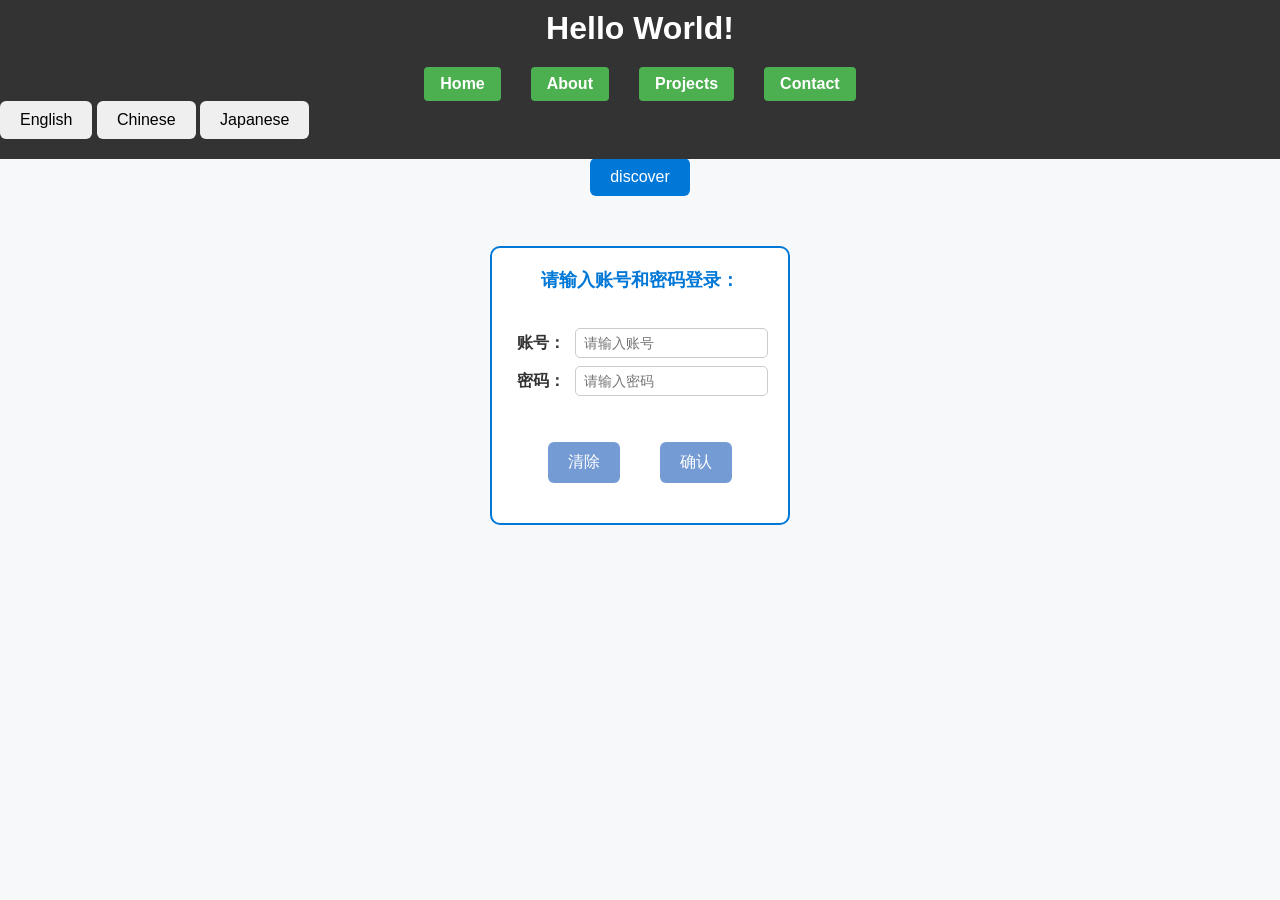
==== index.html @ b40a5f6e "Baseline: commit in-progress homepage refactor (MPA pages, i18n scaffold)" ====
<!-- index.html -->
<!DOCTYPE html>
<html lang="en">
    <head>
        <meta charset="UTF-8">
        <title>Home</title>

        <link rel="icon" href="./assets/img/favicon.ico" type="image/x-icon">

        <link rel="stylesheet" href="./assets/css/reset.css">
        <link rel="stylesheet" href="./assets/css/style.css">

        <link rel="alternate" hreflang="zh"href="./index.html?lang=zh">
        <link rel="alternate" hreflang="ja"href="./index.html?lang=ja">
        <link rel="alternate" hreflang="x-default" href="./index.html">

        <script src="./assets/js/main.js"  defer></script>
        <script src="./assets/js/i18n.js" defer></script>
    </head>

    <body>
        
        <header>
            <h1 id = "msg-heading">
                工事中
            </h1>
            <nav>
            <ul>
            <li><a href="./index.html" data-i18n="home">Home</a></li>
            <li><a href="./about.html" data-i18n="about">About</a></li>
            <li><a href="./projects.html" data-i18n="projects">Projects</a></li>
            <li><a href="./contact.html" data-i18n="contact">Contact</a></li>
            </ul>
            <div class="lang-switcher">
                <button id="lang-en"data-lang="en"data-i18n="english">English</button>
                <button id="lang-zh"data-lang="zh"data-i18n="chinese">Chinese</button>
                <button id="lang-ja"data-lang="ja"data-i18n="japanese">Japanese</button>
            </div>
        </nav>
        </header>
        <main>
            <section id="home">


            <div>
                <br>
                <button class="btn-center"id="btn-test">测试</button>
            </div>
            <div class="login-box">
                <p class="login-title">请输入账号和密码登录：</p>
                <br>
                <div class = "input-wrap"><label for ="input-username">账号：</label><input type = "text" id = "input-username" placeholder="请输入账号"></div>
                <div class = "input-wrap"><label for="input-password">密码：</label><input type = "password" id = "input-password" placeholder="请输入密码"></div> 
                <br>
                <div class = "btn-wrap">
                    <button class = "login-btns"id = "btn-clear">清除</button>
                    <button class="login-btns"id= "btn-confirm">确认</button>
                </div>
            </div>
            </section>
            
        </main>
        
    </body>
</html>
---- assets/css/style.css ----
/* 
file = assets/css/style.css
encoding = utf-8
description = 网站主样式表
*/

/* ====== global styles ====== */
body {
  font-family: "Noto Sans", sans-serif; /* 字体 */
  background-color: #f7f8fa;            /* 页面背景颜色 */
  color: #333;                          /* 默认文字颜色 */
  margin: 0;
  padding-top: 60px;
}
/*header*/
header {
    position: fixed;      /* 固定在顶部 */
    top: 0;
    width: 100%;
    background-color: #333;
    z-index: 1000;
    padding: 10px 0;
}

header h1 {
    color: white;
    text-align: center;
    margin: 0;
}

header nav ul {
    list-style: none;
    display: flex;        /* 横向排列 */
    justify-content: center;
    margin: 10px 0 0 0;
    padding: 0;
}

header nav li {
    margin: 0 15px;
}

header nav a {
    color: white;
    text-decoration: none;
    font-weight: bold;
    padding: 8px 16px;
    border-radius: 4px;
}

header nav a:hover {
    background-color: #555;
}

body {
    padding-top: 120px;   /* 留出固定导航高度 */
}

html {
    scroll-behavior: smooth; /* 平滑滚动 */
}
section {
  scroll-margin-top: 130px;

}

/* ====== titles ====== */
h1 {
  color: #0078d7;       /* 蓝色标题 */
  text-align: center;   /* 居中对齐 */
  margin-top: 50px;
}
h2 {
  color: #0078d7;       /* 蓝色标题 */
  text-align: center;   /* 居中对齐 */
  margin-top: 50px;
}
h3 {
  color: #0078d7;       /* 蓝色标题 */
  text-align: center;   /* 居中对齐 */
  margin-top: 50px;
}
/*nav*/
nav {
    top: 0;            /* 距离顶部 0 */
    left: 0;           /* 左边界对齐 */
    width: 100%;       /* 横向铺满窗口 */
    background-color: #333;
    z-index: 1000;     /* 确保在其他内容上方 */
    padding: 10px 0;
}
nav a {
    display: inline-block;
    padding: 8px 16px;
    background-color: #4CAF50;
    color: white;
    text-decoration: none;
    border-radius: 4px;
}
nav ul {
    list-style: none;           /* 去掉默认圆点 */
    display: flex;              /* 横向排列 */
    justify-content: center;    /* 居中对齐 */
    margin: 0;
    padding: 0;
}
nav a:hover {
    background-color: #45a049;
}

/* ====== buttons ====== */

button {
  padding: 10px 20px;
  border: none;
  border-radius: 6px;
  font-size: 16px;
  cursor: pointer;
  transition: background-color 0.3s;
}
button:hover {
  background-color: #005bb5; /* 鼠标悬停时变色 */
}
.btn-center {
    display: block;
    margin: 20px auto;
    padding: 10px 20px;
    background-color: #0078d7;
    border: none;
    border-radius: 6px;
    color: white;
    font-size: 16px;
    cursor: pointer;
    transition: background-color 0.3s;
}

input{
    display: block;
    margin: 0;
    padding: 10px 20px;
    border: 2px solid #0078d7;
    border-radius: 6px;
    font-size: 16px;
}
/* ====== paragraphs ====== */
p{
    text-align: center;
    font-size: 16px;
}


/* ====== login box ====== */
.login-box{
    text-align: center;
    border: 2px solid #0078d7;
    border-radius: 10px;
    padding: 20px;
    width: 300px;
    margin: 50px auto;
    background-color: #ffffff;
}

.login-title {
  text-align: center;   /* 水平居中 */
  font-size: 18px;      /* 字体大一点 */
  font-weight: bold;    /* 加粗 */
  color: #0078d7;       /* 蓝色，与整体风格统一 */
  margin-bottom: 10px;  /* 和下面输入框保持一点间距 */
}

.login-btns {
    display: inline-block;
    margin: 20px 10px; /* 左右留点间距 */
    padding: 10px 20px;
    background-color: #759bd4;
    border: none;
    border-radius: 6px;
    color: white;
    font-size: 16px;
    cursor: pointer;
    transition: background-color 0.3s;
}

.btn-wrap {
    display: flex;
    justify-content: center;
    gap: 20px; /* 按钮间距 */
}
/* 单行输入框布局 —— 横排对齐关键 */
.input-wrap {
  display: flex;              /* 横向排列 */
  align-items: center;        /* 垂直居中对齐（中线对齐） */
  justify-content: flex-start;/* 从左到右排列，不自动拉开 */
  margin: 8px 0;
}

/* 左侧标签 */
.input-wrap label {
  width: 60px;                /* 固定宽度，这样“账号”和“密码”能对齐 */
  text-align: right;          /* 标签文字右对齐 */
  margin-right: 10px;         /* 标签与输入框之间留点空隙 */
  font-weight: bold;
}

/* 右侧输入框 */
.input-wrap input {
  flex: 1;                    /* 自动占满剩余空间 */
  padding: 6px 8px;
  border: 1px solid #ccc;
  border-radius: 5px;
  font-size: 14px;
}
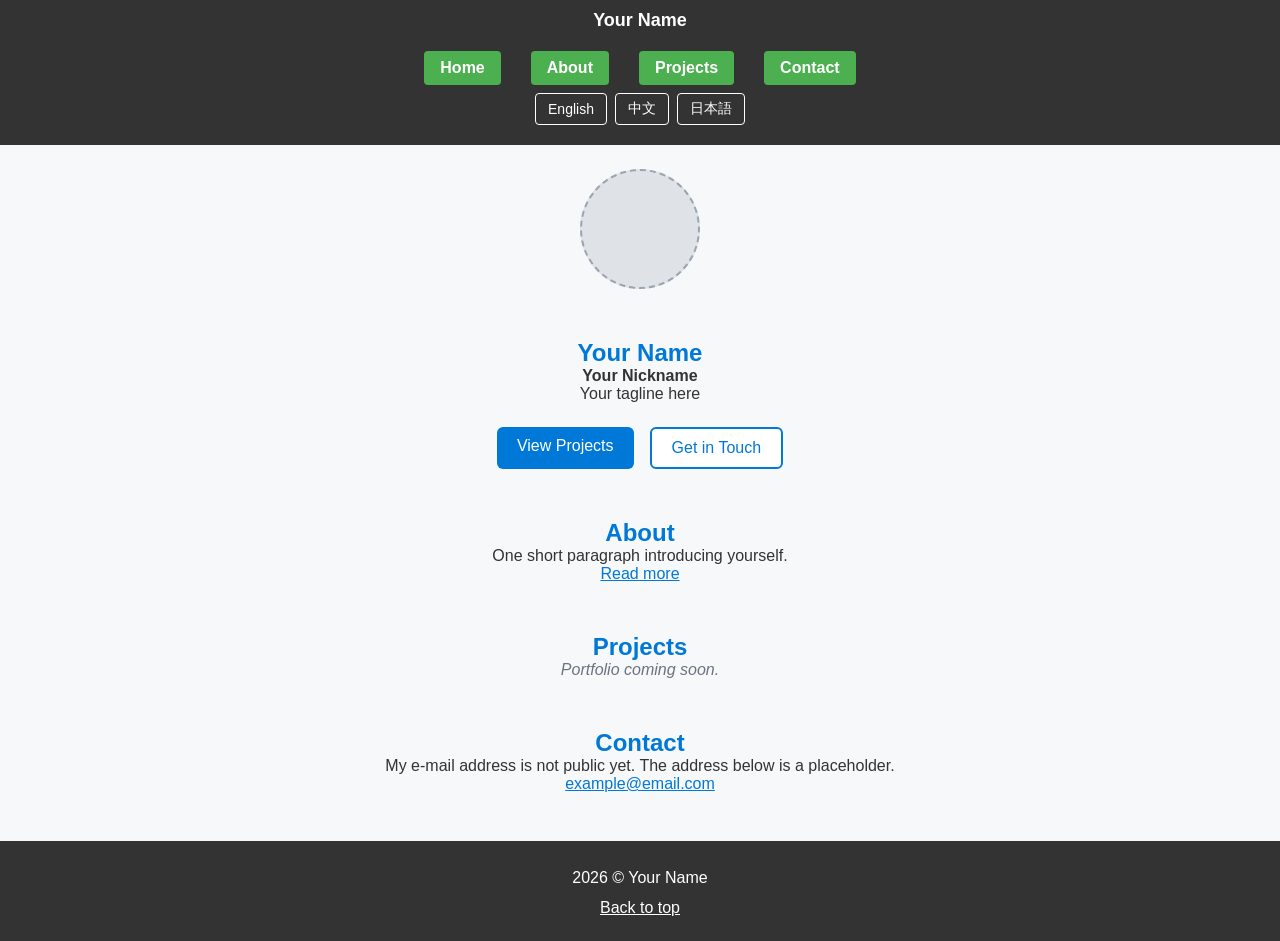
==== commit 22d11cfb: "Phase 2+3a: shared 4-page shell, fix i18n/main.js bugs, add locales, remove login + credentials" ====
--- a/index.html
+++ b/index.html
@@ -3,63 +3,188 @@
 <html lang="en">
     <head>
         <meta charset="UTF-8">
-        <title>Home</title>
+        <meta name="viewport" content="width=device-width, initial-scale=1">
+
+        <!-- [EDIT] Browser tab title. i18n key: meta.home.title -->
+        <title data-i18n="meta.home.title">Home | Your Name</title>
+
+        <!-- [EDIT] Search-result description, roughly 120-160 characters.
+             i18n key: meta.home.description -->
+        <meta name="description" content="Your personal homepage. Replace this description.">
 
         <link rel="icon" href="./assets/img/favicon.ico" type="image/x-icon">
 
         <link rel="stylesheet" href="./assets/css/reset.css">
         <link rel="stylesheet" href="./assets/css/style.css">
 
-        <link rel="alternate" hreflang="zh"href="./index.html?lang=zh">
-        <link rel="alternate" hreflang="ja"href="./index.html?lang=ja">
+        <!-- [TBD] Known limitation: all three languages share one URL, so these
+             hreflang links do not yet provide real multi-language SEO. Splitting
+             into /zh/ and /ja/ paths is a separate, later decision. -->
+        <link rel="alternate" hreflang="zh" href="./index.html?lang=zh">
+        <link rel="alternate" hreflang="ja" href="./index.html?lang=ja">
         <link rel="alternate" hreflang="x-default" href="./index.html">
 
-        <script src="./assets/js/main.js"  defer></script>
+        <script src="./assets/js/main.js" defer></script>
         <script src="./assets/js/i18n.js" defer></script>
     </head>
 
-    <body>
-        
+    <body id="top">
+
+        <!-- [EDIT MAP] ==================================================================
+             Everything on this page that still needs your input.
+             The status words below are deliberately written WITHOUT brackets, so that
+               Select-String -Path index.html -Pattern '\[EDIT\]'
+             only finds the real field markers further down this file.
+
+               key                       what it is                status
+               ------------------------- ------------------------- --------------
+               meta.home.title           browser tab title         EDIT, I18N
+               meta.home.description     search result summary     EDIT, I18N
+               site.brand                name / handle in header   EDIT, I18N
+               hero.name                 main heading              EDIT, I18N
+               hero.nickname             nickname line             EDIT, I18N
+               hero.tagline              one-line tagline          EDIT, I18N
+               hero.intro                short intro paragraph     EDIT, I18N
+               hero.ctaProjects          button label              EDIT, I18N
+               hero.ctaContact           button label              EDIT, I18N
+               about.more                "read more" link label    EDIT, I18N
+               contact email             mailto link value         EDIT
+               avatar image              see the [EDIT] note below TODO
+               footer copyright name     reuses site.brand         EDIT, I18N
+
+             Markers used in this file:
+               [EDIT]   you must fill this in (the current value is a fake placeholder)
+               [TODO]   structure is ready, content comes later
+               [TBD]    intentionally undecided
+               [I18N]   must also exist in locales/en.json, zh.json and ja.json
+               [SYNC]   must stay identical on all 4 pages
+               [STRUCT] layout code - do not edit
+             ============================================================================ -->
+
+        <!-- [SYNC] Skip link: identical on all 4 pages. -->
+        <a class="skip-link" href="#main" data-i18n="common.skipLink">Skip to content</a>
+
+        <!-- [SYNC] Header shell: must stay identical on all 4 pages.
+             [EDIT] Only the aria-current attribute moves between pages.
+             If you change this block, change it in index.html, about.html,
+             projects.html and contact.html as well. -->
         <header>
-            <h1 id = "msg-heading">
-                工事中
-            </h1>
-            <nav>
-            <ul>
-            <li><a href="./index.html" data-i18n="home">Home</a></li>
-            <li><a href="./about.html" data-i18n="about">About</a></li>
-            <li><a href="./projects.html" data-i18n="projects">Projects</a></li>
-            <li><a href="./contact.html" data-i18n="contact">Contact</a></li>
-            </ul>
-            <div class="lang-switcher">
-                <button id="lang-en"data-lang="en"data-i18n="english">English</button>
-                <button id="lang-zh"data-lang="zh"data-i18n="chinese">Chinese</button>
-                <button id="lang-ja"data-lang="ja"data-i18n="japanese">Japanese</button>
-            </div>
-        </nav>
+            <!-- [EDIT] Site brand / display name. i18n key: site.brand -->
+            <p class="brand" data-i18n="site.brand">Your Name</p>
+
+            <nav aria-label="Main navigation">
+                <ul>
+                    <!-- [SYNC] Put aria-current="page" on the current page only. -->
+                    <li><a href="./index.html" data-i18n="nav.home" aria-current="page">Home</a></li>
+                    <li><a href="./about.html" data-i18n="nav.about">About</a></li>
+                    <li><a href="./projects.html" data-i18n="nav.projects">Projects</a></li>
+                    <li><a href="./contact.html" data-i18n="nav.contact">Contact</a></li>
+                </ul>
+
+                <!-- [SYNC] Language switcher: identical on all 4 pages.
+                     [TODO] The active button is not highlighted yet - i18n.js will
+                     set aria-current on it in a later phase.
+                     [TODO] Attribute-level i18n (aria-label, alt) is not supported by
+                     the current i18n.js, so aria-label stays in English. -->
+                <div class="lang-switcher" role="group" aria-label="Language">
+                    <button type="button" id="lang-en" data-lang="en" data-i18n="nav.langEn">English</button>
+                    <button type="button" id="lang-zh" data-lang="zh" data-i18n="nav.langZh">Chinese</button>
+                    <button type="button" id="lang-ja" data-lang="ja" data-i18n="nav.langJa">Japanese</button>
+                </div>
+            </nav>
         </header>
-        <main>
-            <section id="home">
+        <main id="main">
+            <!-- [STRUCT] Home page order: hero -> about brief -> featured projects
+                 -> contact call to action. Each section can be reordered or
+                 removed on its own; they do not depend on each other. -->
 
+            <section id="hero">
+                <!-- [EDIT] Avatar. This neutral circle is a placeholder. To use a real
+                     image, delete the <div> below and uncomment the <img>:
+                       <img class="avatar" src="./assets/img/your-avatar.png"
+                            alt="Avatar of Your Name" width="120" height="120">
+                     [TODO] The alt text is a placeholder too. Attribute-level i18n
+                     (alt, aria-label) is not supported by the current i18n.js yet. -->
+                <div class="avatar" aria-hidden="true"></div>
 
-            <div>
-                <br>
-                <button class="btn-center"id="btn-test">测试</button>
-            </div>
-            <div class="login-box">
-                <p class="login-title">请输入账号和密码登录：</p>
-                <br>
-                <div class = "input-wrap"><label for ="input-username">账号：</label><input type = "text" id = "input-username" placeholder="请输入账号"></div>
-                <div class = "input-wrap"><label for="input-password">密码：</label><input type = "password" id = "input-password" placeholder="请输入密码"></div> 
-                <br>
-                <div class = "btn-wrap">
-                    <button class = "login-btns"id = "btn-clear">清除</button>
-                    <button class="login-btns"id= "btn-confirm">确认</button>
+                <!-- [EDIT] Display name. i18n key: hero.name -->
+                <h1 data-i18n="hero.name">Your Name</h1>
+
+                <!-- [EDIT] Nickname. i18n key: hero.nickname -->
+                <p class="nickname" data-i18n="hero.nickname">Your Nickname</p>
+
+                <!-- [EDIT] Tagline, one short line. i18n key: hero.tagline -->
+                <p class="tagline" data-i18n="hero.tagline">Your tagline here</p>
+
+                <!-- [SYNC] In-page link to the projects section further down. -->
+                <div class="cta-row">
+                    <a class="btn" href="#projects-featured" data-i18n="hero.ctaProjects">View Projects</a>
+                    <a class="btn btn-secondary" href="./contact.html" data-i18n="hero.ctaContact">Get in Touch</a>
                 </div>
-            </div>
             </section>
-            
+
+            <!-- [STRUCT] Short introduction. The full biography lives on about.html. -->
+            <section id="about-brief">
+                <h2 data-i18n="about.heading">About</h2>
+
+                <!-- [EDIT] One short paragraph only. i18n key: hero.intro -->
+                <p data-i18n="hero.intro">One short paragraph introducing yourself.</p>
+
+                <!-- [EDIT] Link label. i18n key: about.more -->
+                <p><a class="text-link" href="./about.html" data-i18n="about.more">Read more</a></p>
+            </section>
+
+            <!-- [STRUCT] Featured projects. Structure only - there are no real
+                 items yet, so the empty state below is what a visitor sees. -->
+            <section id="projects-featured">
+                <h2 data-i18n="projects.heading">Projects</h2>
+
+                <!-- [TODO] Friendly empty state. Delete it once you have real items. -->
+                <p class="empty-state" data-i18n="projects.empty">Portfolio coming soon.</p>
+
+                <!-- [TODO] Project card template. Copy this whole block once per
+                     project, uncomment it, and replace every placeholder value.
+                     The matching i18n keys (projects.item1.*) already exist in
+                     locales/en.json, zh.json and ja.json.
+                <article class="project-card">
+                    <h3 data-i18n="projects.item1.title">Project One</h3>
+                    <p data-i18n="projects.item1.desc">Short description of the project.</p>
+                    <p class="project-tech" data-i18n="projects.item1.tech">Tech stack: TBD</p>
+                    <a class="text-link" href="https://example.com" data-i18n="projects.item1.link">View project</a>
+                </article>
+                -->
+            </section>
+
+            <!-- [STRUCT] Contact call to action. Full details live on contact.html. -->
+            <section id="contact-cta">
+                <h2 data-i18n="contact.heading">Contact</h2>
+
+                <!-- [EDIT] i18n key: contact.emailNote -->
+                <p data-i18n="contact.emailNote">My e-mail address is not public yet. The address below is a placeholder.</p>
+
+                <!-- [EDIT] Contact details are NOT public yet, so this is a fake
+                     address. Replace example@email.com with your real address only
+                     when you decide to publish it. [TODO] A working contact form
+                     needs a backend or a third-party service - out of scope. -->
+                <p><a class="text-link" href="mailto:example@email.com">example@email.com</a></p>
+            </section>
         </main>
+
+        <!-- [SYNC] Footer shell: must stay identical on all 4 pages. -->
+        <footer>
+            <!-- [SYNC] The year is filled in by main.js. "2026" is the no-JS fallback. -->
+            <p class="copyright">
+                <span data-year>2026</span> &copy;
+                <!-- [EDIT] Your name or handle. Reuses the site.brand key. -->
+                <span data-i18n="site.brand">Your Name</span>
+            </p>
+
+            <!-- [TODO] Optional: uncomment this line if you want a "last updated" note.
+            <p data-i18n="footer.updated">Last updated: TBD</p>
+            -->
+
+            <a class="back-to-top" href="#top" data-i18n="footer.backToTop">Back to top</a>
+        </footer>
         
     </body>
 </html>
--- a/assets/css/style.css
+++ b/assets/css/style.css
@@ -10,11 +10,10 @@
   background-color: #f7f8fa;            /* 页面背景颜色 */
   color: #333;                          /* 默认文字颜色 */
   margin: 0;
-  padding-top: 60px;
 }
 /*header*/
 header {
-    position: fixed;      /* 固定在顶部 */
+    position: sticky;     /* 跟随滚动；不再需要用 body padding-top 硬编码补偿 */
     top: 0;
     width: 100%;
     background-color: #333;
@@ -52,9 +51,9 @@
     background-color: #555;
 }
 
-body {
-    padding-top: 120px;   /* 留出固定导航高度 */
-}
+/* [STRUCT] A second, duplicate "body { padding-top: 120px }" rule used to live
+   here. It was removed: the two copies were fighting each other, and the header
+   is sticky now, so no fixed-offset compensation is needed at all. */
 
 html {
     scroll-behavior: smooth; /* 平滑滚动 */
@@ -210,3 +209,171 @@
   border-radius: 5px;
   font-size: 14px;
 }
+
+/* ==============================================================
+   Skeleton additions
+   [STRUCT] Minimal styling for the new shell (skip link, brand,
+   language switcher, page container, footer) plus the elements the
+   page skeletons use (.avatar, .btn, .empty-state, ...).
+   Without these the shell would render as unstyled text and the
+   language buttons would be invisible on the dark header.
+   [TODO] Phase 4 consolidates this with the rules above, removes the
+   now-unused .login-box / .login-btns / .btn-center / .input-wrap /
+   .btn-wrap blocks and the global input rule, unifies the two
+   conflicting nav link styles (white vs green), and adds the
+   responsive breakpoints.
+   ============================================================== */
+
+/* ---- skip link: off-screen until it receives keyboard focus ---- */
+.skip-link {
+  position: absolute;
+  top: 0;
+  left: -9999px;
+  z-index: 2000;
+  padding: 10px 16px;
+  background-color: #0078d7;
+  color: #ffffff;
+}
+
+.skip-link:focus {
+  left: 0;
+}
+
+/* ---- header brand / site name ---- */
+.brand {
+  color: #ffffff;
+  text-align: center;
+  font-size: 18px;
+  font-weight: bold;
+}
+
+/* ---- language switcher ----
+   [TODO] The [aria-current="true"] rule is not in use yet; i18n.js
+   starts marking the active button in a later phase. */
+.lang-switcher {
+  display: flex;
+  flex-wrap: wrap;
+  justify-content: center;
+  gap: 8px;
+  margin-top: 8px;
+}
+
+.lang-switcher button {
+  padding: 6px 12px;
+  border: 1px solid #ffffff;
+  border-radius: 4px;
+  background-color: transparent;
+  color: #ffffff;
+  font-size: 14px;
+}
+
+.lang-switcher button:hover {
+  background-color: #0078d7;
+}
+
+.lang-switcher button[aria-current="true"] {
+  background-color: #0078d7;
+  border-color: #0078d7;
+}
+
+/* ---- page container ----
+   Without this the content would run edge to edge. */
+main {
+  max-width: 960px;
+  margin: 0 auto;
+  padding: 24px 16px 48px;
+}
+
+/* ---- hero ---- */
+.avatar {
+  display: block;
+  width: 120px;
+  height: 120px;
+  margin: 0 auto 16px;
+  border: 2px dashed #9aa5b1;
+  border-radius: 50%;
+  background-color: #dfe3e8;
+}
+
+.nickname,
+.tagline {
+  text-align: center;
+}
+
+.nickname {
+  font-weight: bold;
+}
+
+.cta-row {
+  display: flex;
+  flex-wrap: wrap;
+  justify-content: center;
+  gap: 16px;
+  margin-top: 24px;
+}
+
+/* ---- buttons and links ----
+   [TODO] Deliberately simple. The visual style is still [TBD]. */
+.btn {
+  display: inline-block;
+  padding: 10px 20px;
+  border-radius: 6px;
+  background-color: #0078d7;
+  color: #ffffff;
+  font-size: 16px;
+}
+
+.btn:hover {
+  background-color: #005bb5;
+}
+
+.btn-secondary {
+  border: 2px solid #0078d7;
+  background-color: #ffffff;
+  color: #0078d7;
+}
+
+.btn-secondary:hover {
+  background-color: #e6f0fb;
+}
+
+.text-link {
+  color: #0078d7;
+  text-decoration: underline;
+}
+
+/* ---- empty states ----
+   Shown on purpose while a section has no real content yet, so the
+   page reads as "not finished" rather than as "broken". */
+.empty-state {
+  color: #6b7280;
+  font-style: italic;
+}
+
+/* ---- footer ---- */
+footer {
+  padding: 24px 16px;
+  background-color: #333333;
+  color: #ffffff;
+  text-align: center;
+}
+
+footer p {
+  margin: 4px 0;
+}
+
+.back-to-top {
+  display: inline-block;
+  margin-top: 8px;
+  color: #ffffff;
+  text-decoration: underline;
+}
+
+/* ---- keyboard focus ----
+   The original stylesheet only had :hover states, which left keyboard
+   users with no visible focus indicator at all. */
+a:focus-visible,
+button:focus-visible {
+  outline: 3px solid #ffb703;
+  outline-offset: 2px;
+}
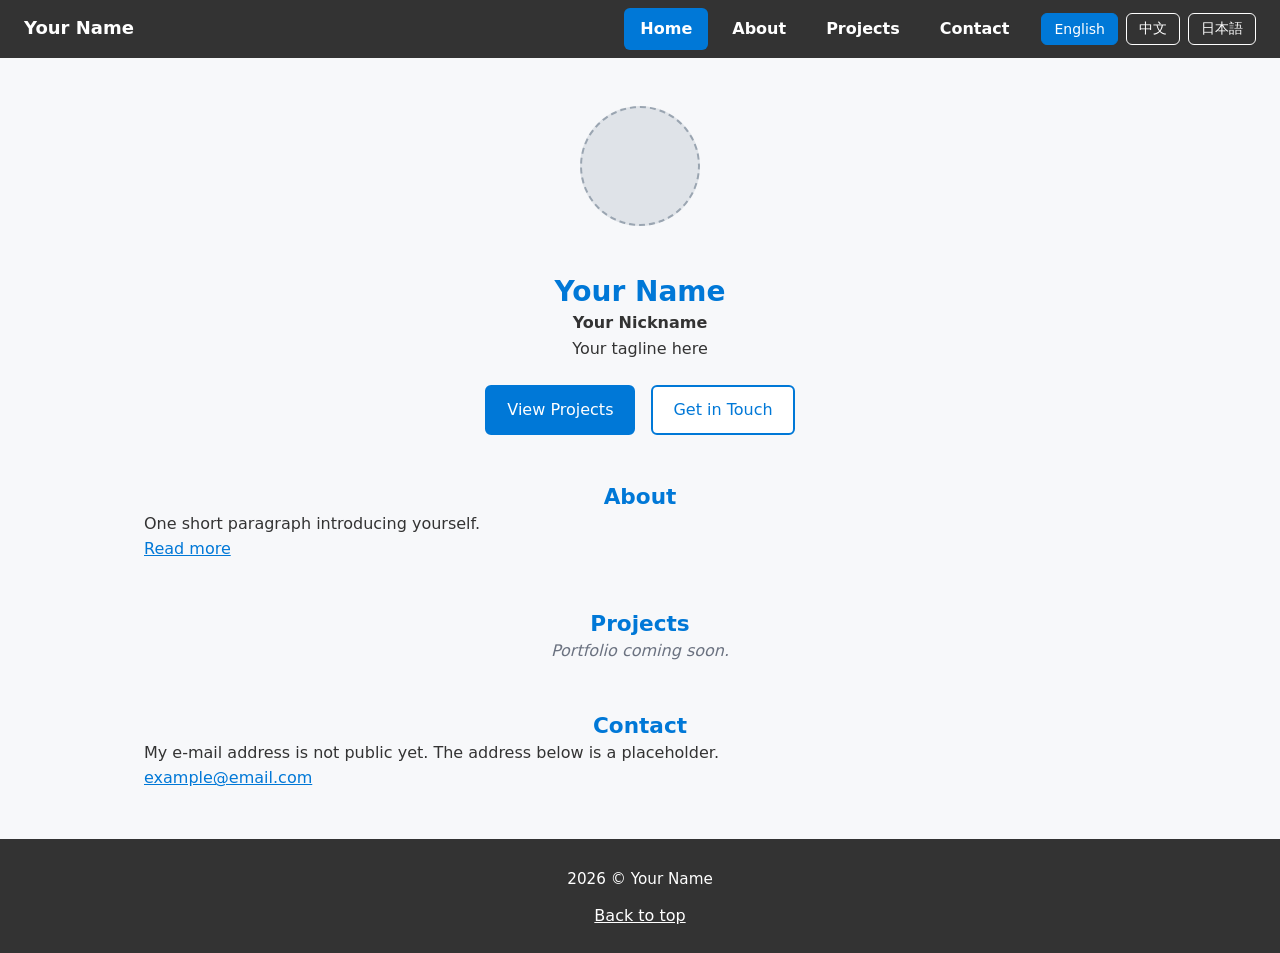
==== commit bbfa8bd1: "Phase 6: attribute-level i18n (alt/aria-label/content), active language button, ?lang= URL sync, 52 " ====
--- a/index.html
+++ b/index.html
@@ -10,7 +10,8 @@
 
         <!-- [EDIT] Search-result description, roughly 120-160 characters.
              i18n key: meta.home.description -->
-        <meta name="description" content="Your personal homepage. Replace this description.">
+        <meta name="description" content="Your personal homepage. Replace this description."
+              data-i18n-content="meta.home.description">
 
         <link rel="icon" href="./assets/img/favicon.ico" type="image/x-icon">
 
@@ -72,7 +73,7 @@
             <!-- [EDIT] Site brand / display name. i18n key: site.brand -->
             <p class="brand" data-i18n="site.brand">Your Name</p>
 
-            <nav aria-label="Main navigation">
+            <nav aria-label="Main navigation" data-i18n-aria-label="nav.mainLabel">
                 <ul>
                     <!-- [SYNC] Put aria-current="page" on the current page only. -->
                     <li><a href="./index.html" data-i18n="nav.home" aria-current="page">Home</a></li>
@@ -82,11 +83,10 @@
                 </ul>
 
                 <!-- [SYNC] Language switcher: identical on all 4 pages.
-                     [TODO] The active button is not highlighted yet - i18n.js will
-                     set aria-current on it in a later phase.
-                     [TODO] Attribute-level i18n (aria-label, alt) is not supported by
-                     the current i18n.js, so aria-label stays in English. -->
-                <div class="lang-switcher" role="group" aria-label="Language">
+                     i18n.js marks the active button with aria-current="true", and
+                     style.css turns that into the highlighted state. -->
+                <div class="lang-switcher" role="group" aria-label="Language"
+                     data-i18n-aria-label="nav.langGroupLabel">
                     <button type="button" id="lang-en" data-lang="en" data-i18n="nav.langEn">English</button>
                     <button type="button" id="lang-zh" data-lang="zh" data-i18n="nav.langZh">Chinese</button>
                     <button type="button" id="lang-ja" data-lang="ja" data-i18n="nav.langJa">Japanese</button>
@@ -100,11 +100,13 @@
 
             <section id="hero">
                 <!-- [EDIT] Avatar. This neutral circle is a placeholder. To use a real
-                     image, delete the <div> below and uncomment the <img>:
+                     image, delete the <div> below and uncomment the <img>. Its alt
+                     text comes from the locale files (hero.avatarAlt):
                        <img class="avatar" src="./assets/img/your-avatar.png"
-                            alt="Avatar of Your Name" width="120" height="120">
-                     [TODO] The alt text is a placeholder too. Attribute-level i18n
-                     (alt, aria-label) is not supported by the current i18n.js yet. -->
+                            alt="Avatar of Your Name" width="120" height="120"
+                            data-i18n-alt="hero.avatarAlt">
+                     The alt="" above is only the no-JS fallback, so leave it in
+                     English. -->
                 <div class="avatar" aria-hidden="true"></div>
 
                 <!-- [EDIT] Display name. i18n key: hero.name -->
--- a/assets/css/style.css
+++ b/assets/css/style.css
@@ -1,298 +1,228 @@
-/* 
+/*
 file = assets/css/style.css
 encoding = utf-8
 description = 网站主样式表
+
+Layout, mobile first. Every rule in this file is used by index.html,
+about.html, projects.html or contact.html - the dead rules from the old
+login form and the .btn-center test button were removed in Phase 4.
 */
 
-/* ====== global styles ====== */
+/* ==========================================================================
+   1. Tokens  [TBD]
+   The visual identity is still undecided. Everything below is a neutral
+   placeholder: change a value here and the whole site follows.
+   ========================================================================== */
+:root {
+  /* colours */
+  --color-bg: #f7f8fa;
+  --color-surface: #ffffff;
+  --color-text: #333333;
+  --color-text-muted: #6b7280;
+  --color-border: #dfe3e8;
+  --color-accent: #0078d7;
+  --color-accent-hover: #005bb5;
+  --color-accent-soft: #e6f0fb;
+  --color-bar-bg: #333333;
+  --color-bar-text: #ffffff;
+  --color-bar-hover: #555555;
+  --color-focus: #ffb703;
+
+  /* Typography: no web font is loaded, on purpose (zero dependencies).
+     The old file named "Noto Sans" without ever loading it, so it silently
+     fell back anyway. It stays in the stack for people who have it installed. */
+  --font-body: system-ui, -apple-system, "Segoe UI", "Noto Sans", "Helvetica Neue", Arial, sans-serif;
+  --font-size-base: 16px;
+
+  /* layout */
+  --content-width: 960px;
+  --radius: 6px;
+  --space-xs: 4px;
+  --space-sm: 8px;
+  --space-md: 16px;
+  --space-lg: 24px;
+  --space-xl: 48px;
+
+  /* [TBD] Approximate height of the sticky header. Anchor links use it so a
+     target heading does not hide underneath the header. Adjust after looking
+     at the page; overshooting leaves a small gap, which is harmless. */
+  --header-offset: 150px;
+}
+
+/* ==========================================================================
+   2. Base
+   ========================================================================== */
+html {
+  scroll-behavior: smooth;
+}
+
 body {
-  font-family: "Noto Sans", sans-serif; /* 字体 */
-  background-color: #f7f8fa;            /* 页面背景颜色 */
-  color: #333;                          /* 默认文字颜色 */
+  font-family: var(--font-body);
+  font-size: var(--font-size-base);
+  line-height: 1.6;
+  background-color: var(--color-bg);
+  color: var(--color-text);
+}
+
+h1,
+h2,
+h3 {
+  color: var(--color-accent);
+  line-height: 1.3;
+  text-align: center;
+}
+
+h1 {
+  margin-top: var(--space-xl);
+  font-size: 1.75rem;
+}
+
+h2 {
+  margin-top: var(--space-xl);
+  font-size: 1.35rem;
+}
+
+h3 {
+  margin-top: var(--space-lg);
+  font-size: 1.1rem;
+}
+
+/* [TBD] Body copy is left-aligned here because long paragraphs are hard to
+   read when centred. To return to the original all-centred look, change the
+   next declaration to "text-align: center". */
+p {
+  text-align: left;
+}
+
+/* [TBD] The old file carried a global "input { border: 2px solid ... }" rule
+   from the removed login form. Style inputs when you actually add one. */
+
+/* ==========================================================================
+   3. Header shell
+   [SYNC] Must stay in step with the identical header markup on all 4 pages.
+   ========================================================================== */
+header {
+  position: sticky;
+  top: 0;
+  z-index: 1000;
+  padding: var(--space-sm) var(--space-md);
+  background-color: var(--color-bar-bg);
+}
+
+.brand {
   margin: 0;
-}
-/*header*/
-header {
-    position: sticky;     /* 跟随滚动；不再需要用 body padding-top 硬编码补偿 */
-    top: 0;
-    width: 100%;
-    background-color: #333;
-    z-index: 1000;
-    padding: 10px 0;
-}
-
-header h1 {
-    color: white;
-    text-align: center;
-    margin: 0;
+  color: var(--color-bar-text);
+  font-size: 1.125rem;
+  font-weight: bold;
+  text-align: center;
 }
 
 header nav ul {
-    list-style: none;
-    display: flex;        /* 横向排列 */
-    justify-content: center;
-    margin: 10px 0 0 0;
-    padding: 0;
-}
-
-header nav li {
-    margin: 0 15px;
+  display: flex;
+  flex-wrap: wrap;
+  justify-content: center;
+  gap: var(--space-xs) var(--space-sm);
+  margin-top: var(--space-sm);
+  padding: 0;
 }
 
 header nav a {
-    color: white;
-    text-decoration: none;
-    font-weight: bold;
-    padding: 8px 16px;
-    border-radius: 4px;
+  display: inline-block;
+  padding: 6px 12px;
+  border-radius: var(--radius);
+  color: var(--color-bar-text);
+  font-size: 0.9rem;
+  font-weight: bold;
+  text-decoration: none;
 }
 
 header nav a:hover {
-    background-color: #555;
-}
-
-/* [STRUCT] A second, duplicate "body { padding-top: 120px }" rule used to live
-   here. It was removed: the two copies were fighting each other, and the header
-   is sticky now, so no fixed-offset compensation is needed at all. */
-
-html {
-    scroll-behavior: smooth; /* 平滑滚动 */
-}
-section {
-  scroll-margin-top: 130px;
-
-}
-
-/* ====== titles ====== */
-h1 {
-  color: #0078d7;       /* 蓝色标题 */
-  text-align: center;   /* 居中对齐 */
-  margin-top: 50px;
-}
-h2 {
-  color: #0078d7;       /* 蓝色标题 */
-  text-align: center;   /* 居中对齐 */
-  margin-top: 50px;
-}
-h3 {
-  color: #0078d7;       /* 蓝色标题 */
-  text-align: center;   /* 居中对齐 */
-  margin-top: 50px;
-}
-/*nav*/
-nav {
-    top: 0;            /* 距离顶部 0 */
-    left: 0;           /* 左边界对齐 */
-    width: 100%;       /* 横向铺满窗口 */
-    background-color: #333;
-    z-index: 1000;     /* 确保在其他内容上方 */
-    padding: 10px 0;
-}
-nav a {
-    display: inline-block;
-    padding: 8px 16px;
-    background-color: #4CAF50;
-    color: white;
-    text-decoration: none;
-    border-radius: 4px;
-}
-nav ul {
-    list-style: none;           /* 去掉默认圆点 */
-    display: flex;              /* 横向排列 */
-    justify-content: center;    /* 居中对齐 */
-    margin: 0;
-    padding: 0;
-}
-nav a:hover {
-    background-color: #45a049;
-}
-
-/* ====== buttons ====== */
-
-button {
-  padding: 10px 20px;
-  border: none;
-  border-radius: 6px;
-  font-size: 16px;
+  background-color: var(--color-bar-hover);
+}
+
+/* The current page is marked with aria-current="page" in the HTML.
+   The old stylesheet had no active-page indicator at all. */
+header nav a[aria-current="page"] {
+  background-color: var(--color-accent);
+}
+
+/* ==========================================================================
+   4. Language switcher
+   ========================================================================== */
+.lang-switcher {
+  display: flex;
+  flex-wrap: wrap;
+  justify-content: center;
+  gap: var(--space-sm);
+  margin-top: var(--space-sm);
+}
+
+.lang-switcher button {
+  padding: 6px 12px;
+  border: 1px solid var(--color-bar-text);
+  border-radius: var(--radius);
+  background-color: transparent;
+  color: var(--color-bar-text);
+  font-family: inherit;
+  font-size: 0.875rem;
   cursor: pointer;
   transition: background-color 0.3s;
 }
-button:hover {
-  background-color: #005bb5; /* 鼠标悬停时变色 */
-}
-.btn-center {
-    display: block;
-    margin: 20px auto;
-    padding: 10px 20px;
-    background-color: #0078d7;
-    border: none;
-    border-radius: 6px;
-    color: white;
-    font-size: 16px;
-    cursor: pointer;
-    transition: background-color 0.3s;
-}
-
-input{
-    display: block;
-    margin: 0;
-    padding: 10px 20px;
-    border: 2px solid #0078d7;
-    border-radius: 6px;
-    font-size: 16px;
-}
-/* ====== paragraphs ====== */
-p{
-    text-align: center;
-    font-size: 16px;
-}
-
-
-/* ====== login box ====== */
-.login-box{
-    text-align: center;
-    border: 2px solid #0078d7;
-    border-radius: 10px;
-    padding: 20px;
-    width: 300px;
-    margin: 50px auto;
-    background-color: #ffffff;
-}
-
-.login-title {
-  text-align: center;   /* 水平居中 */
-  font-size: 18px;      /* 字体大一点 */
-  font-weight: bold;    /* 加粗 */
-  color: #0078d7;       /* 蓝色，与整体风格统一 */
-  margin-bottom: 10px;  /* 和下面输入框保持一点间距 */
-}
-
-.login-btns {
-    display: inline-block;
-    margin: 20px 10px; /* 左右留点间距 */
-    padding: 10px 20px;
-    background-color: #759bd4;
-    border: none;
-    border-radius: 6px;
-    color: white;
-    font-size: 16px;
-    cursor: pointer;
-    transition: background-color 0.3s;
-}
-
-.btn-wrap {
-    display: flex;
-    justify-content: center;
-    gap: 20px; /* 按钮间距 */
-}
-/* 单行输入框布局 —— 横排对齐关键 */
-.input-wrap {
-  display: flex;              /* 横向排列 */
-  align-items: center;        /* 垂直居中对齐（中线对齐） */
-  justify-content: flex-start;/* 从左到右排列，不自动拉开 */
-  margin: 8px 0;
-}
-
-/* 左侧标签 */
-.input-wrap label {
-  width: 60px;                /* 固定宽度，这样“账号”和“密码”能对齐 */
-  text-align: right;          /* 标签文字右对齐 */
-  margin-right: 10px;         /* 标签与输入框之间留点空隙 */
-  font-weight: bold;
-}
-
-/* 右侧输入框 */
-.input-wrap input {
-  flex: 1;                    /* 自动占满剩余空间 */
-  padding: 6px 8px;
-  border: 1px solid #ccc;
-  border-radius: 5px;
-  font-size: 14px;
-}
-
-/* ==============================================================
-   Skeleton additions
-   [STRUCT] Minimal styling for the new shell (skip link, brand,
-   language switcher, page container, footer) plus the elements the
-   page skeletons use (.avatar, .btn, .empty-state, ...).
-   Without these the shell would render as unstyled text and the
-   language buttons would be invisible on the dark header.
-   [TODO] Phase 4 consolidates this with the rules above, removes the
-   now-unused .login-box / .login-btns / .btn-center / .input-wrap /
-   .btn-wrap blocks and the global input rule, unifies the two
-   conflicting nav link styles (white vs green), and adds the
-   responsive breakpoints.
-   ============================================================== */
-
-/* ---- skip link: off-screen until it receives keyboard focus ---- */
+
+.lang-switcher button:hover {
+  background-color: var(--color-accent);
+  border-color: var(--color-accent);
+}
+
+/* [TODO] Not in use yet - i18n.js starts marking the active language button in
+   a later phase. */
+.lang-switcher button[aria-current="true"] {
+  background-color: var(--color-accent);
+  border-color: var(--color-accent);
+}
+
+/* ==========================================================================
+   5. Skip link
+   ========================================================================== */
 .skip-link {
   position: absolute;
   top: 0;
   left: -9999px;
   z-index: 2000;
-  padding: 10px 16px;
-  background-color: #0078d7;
-  color: #ffffff;
+  padding: var(--space-sm) var(--space-md);
+  background-color: var(--color-accent);
+  color: var(--color-surface);
 }
 
 .skip-link:focus {
   left: 0;
 }
 
-/* ---- header brand / site name ---- */
-.brand {
-  color: #ffffff;
-  text-align: center;
-  font-size: 18px;
-  font-weight: bold;
-}
-
-/* ---- language switcher ----
-   [TODO] The [aria-current="true"] rule is not in use yet; i18n.js
-   starts marking the active button in a later phase. */
-.lang-switcher {
-  display: flex;
-  flex-wrap: wrap;
-  justify-content: center;
-  gap: 8px;
-  margin-top: 8px;
-}
-
-.lang-switcher button {
-  padding: 6px 12px;
-  border: 1px solid #ffffff;
-  border-radius: 4px;
-  background-color: transparent;
-  color: #ffffff;
-  font-size: 14px;
-}
-
-.lang-switcher button:hover {
-  background-color: #0078d7;
-}
-
-.lang-switcher button[aria-current="true"] {
-  background-color: #0078d7;
-  border-color: #0078d7;
-}
-
-/* ---- page container ----
-   Without this the content would run edge to edge. */
+/* ==========================================================================
+   6. Page container
+   ========================================================================== */
 main {
-  max-width: 960px;
+  max-width: var(--content-width);
   margin: 0 auto;
-  padding: 24px 16px 48px;
-}
-
-/* ---- hero ---- */
+  padding: var(--space-lg) var(--space-md) var(--space-xl);
+}
+
+/* Anchor links land below the sticky header instead of underneath it. */
+section {
+  scroll-margin-top: var(--header-offset);
+}
+
+/* ==========================================================================
+   7. Hero
+   ========================================================================== */
 .avatar {
   display: block;
   width: 120px;
   height: 120px;
-  margin: 0 auto 16px;
-  border: 2px dashed #9aa5b1;
+  margin: 0 auto var(--space-md);
+  border: 2px dashed #9aa5b1; /* [TBD] placeholder look - swap in your image */
   border-radius: 50%;
-  background-color: #dfe3e8;
+  background-color: var(--color-border);
 }
 
 .nickname,
@@ -308,72 +238,185 @@
   display: flex;
   flex-wrap: wrap;
   justify-content: center;
-  gap: 16px;
-  margin-top: 24px;
-}
-
-/* ---- buttons and links ----
-   [TODO] Deliberately simple. The visual style is still [TBD]. */
+  gap: var(--space-md);
+  margin-top: var(--space-lg);
+}
+
+/* ==========================================================================
+   8. Buttons and links
+   ========================================================================== */
 .btn {
   display: inline-block;
   padding: 10px 20px;
-  border-radius: 6px;
-  background-color: #0078d7;
-  color: #ffffff;
-  font-size: 16px;
+  border: 2px solid var(--color-accent);
+  border-radius: var(--radius);
+  background-color: var(--color-accent);
+  color: var(--color-surface);
+  font-size: 1rem;
+  text-decoration: none;
+  transition: background-color 0.3s, border-color 0.3s;
 }
 
 .btn:hover {
-  background-color: #005bb5;
+  background-color: var(--color-accent-hover);
+  border-color: var(--color-accent-hover);
 }
 
 .btn-secondary {
-  border: 2px solid #0078d7;
-  background-color: #ffffff;
-  color: #0078d7;
+  background-color: var(--color-surface);
+  color: var(--color-accent);
 }
 
 .btn-secondary:hover {
-  background-color: #e6f0fb;
+  background-color: var(--color-accent-soft);
+  border-color: var(--color-accent);
+  color: var(--color-accent);
 }
 
 .text-link {
-  color: #0078d7;
+  color: var(--color-accent);
   text-decoration: underline;
 }
 
-/* ---- empty states ----
-   Shown on purpose while a section has no real content yet, so the
-   page reads as "not finished" rather than as "broken". */
+/* ==========================================================================
+   9. Content blocks used by the commented-out templates
+   [TODO] None of these are rendered yet. They are styled now so that
+   uncommenting a template in the HTML works without touching the CSS.
+   ========================================================================== */
+.project-grid {
+  display: grid;
+  grid-template-columns: 1fr;
+  gap: var(--space-md);
+  margin-top: var(--space-md);
+}
+
+.project-card {
+  padding: var(--space-md);
+  border: 1px solid var(--color-border);
+  border-radius: var(--radius);
+  background-color: var(--color-surface);
+}
+
+.project-tech {
+  color: var(--color-text-muted);
+  font-size: 0.875rem;
+}
+
+.timeline-entry {
+  margin-top: var(--space-md);
+  padding: var(--space-md);
+  border-left: 3px solid var(--color-accent);
+  background-color: var(--color-surface);
+}
+
+.timeline-period {
+  color: var(--color-text-muted);
+  font-size: 0.875rem;
+}
+
+.social-list {
+  display: flex;
+  flex-wrap: wrap;
+  justify-content: center;
+  gap: var(--space-md);
+  margin-top: var(--space-md);
+}
+
+/* ==========================================================================
+   10. Empty states
+   Shown on purpose while a section has no real content yet, so a page reads as
+   "not finished" rather than as "broken".
+   ========================================================================== */
 .empty-state {
-  color: #6b7280;
+  color: var(--color-text-muted);
   font-style: italic;
-}
-
-/* ---- footer ---- */
+  text-align: center;
+}
+
+/* ==========================================================================
+   11. Footer
+   [SYNC] Must stay in step with the identical footer markup on all 4 pages.
+   ========================================================================== */
 footer {
-  padding: 24px 16px;
-  background-color: #333333;
-  color: #ffffff;
+  padding: var(--space-lg) var(--space-md);
+  background-color: var(--color-bar-bg);
+  color: var(--color-bar-text);
   text-align: center;
 }
 
 footer p {
-  margin: 4px 0;
+  margin: var(--space-xs) 0;
+  text-align: center;
+}
+
+.copyright {
+  font-size: 0.95rem;
 }
 
 .back-to-top {
   display: inline-block;
-  margin-top: 8px;
-  color: #ffffff;
+  margin-top: var(--space-sm);
+  color: var(--color-bar-text);
   text-decoration: underline;
 }
 
-/* ---- keyboard focus ----
-   The original stylesheet only had :hover states, which left keyboard
-   users with no visible focus indicator at all. */
+/* ==========================================================================
+   12. Keyboard focus
+   The old stylesheet only had :hover states, so keyboard users had no visible
+   focus indicator anywhere.
+   ========================================================================== */
 a:focus-visible,
 button:focus-visible {
-  outline: 3px solid #ffb703;
+  outline: 3px solid var(--color-focus);
   outline-offset: 2px;
 }
+
+/* ==========================================================================
+   13. Responsive
+   Mobile first: everything above is the small-screen layout.
+   ========================================================================== */
+@media (min-width: 768px) {
+  :root {
+    --header-offset: 72px;
+  }
+
+  /* brand, navigation and language switcher share a single row */
+  header {
+    display: flex;
+    flex-wrap: wrap;
+    align-items: center;
+    justify-content: space-between;
+    gap: var(--space-md);
+    padding: var(--space-sm) var(--space-lg);
+  }
+
+  header nav {
+    display: flex;
+    align-items: center;
+    gap: var(--space-md);
+  }
+
+  header nav ul,
+  .lang-switcher {
+    margin-top: 0;
+  }
+
+  header nav a {
+    padding: 8px 16px;
+    font-size: 1rem;
+  }
+
+  main {
+    padding: var(--space-xl) var(--space-lg);
+  }
+
+  .project-grid {
+    grid-template-columns: repeat(auto-fit, minmax(240px, 1fr));
+  }
+}
+
+@media (min-width: 1280px) {
+  :root {
+    --content-width: 1040px;
+  }
+}
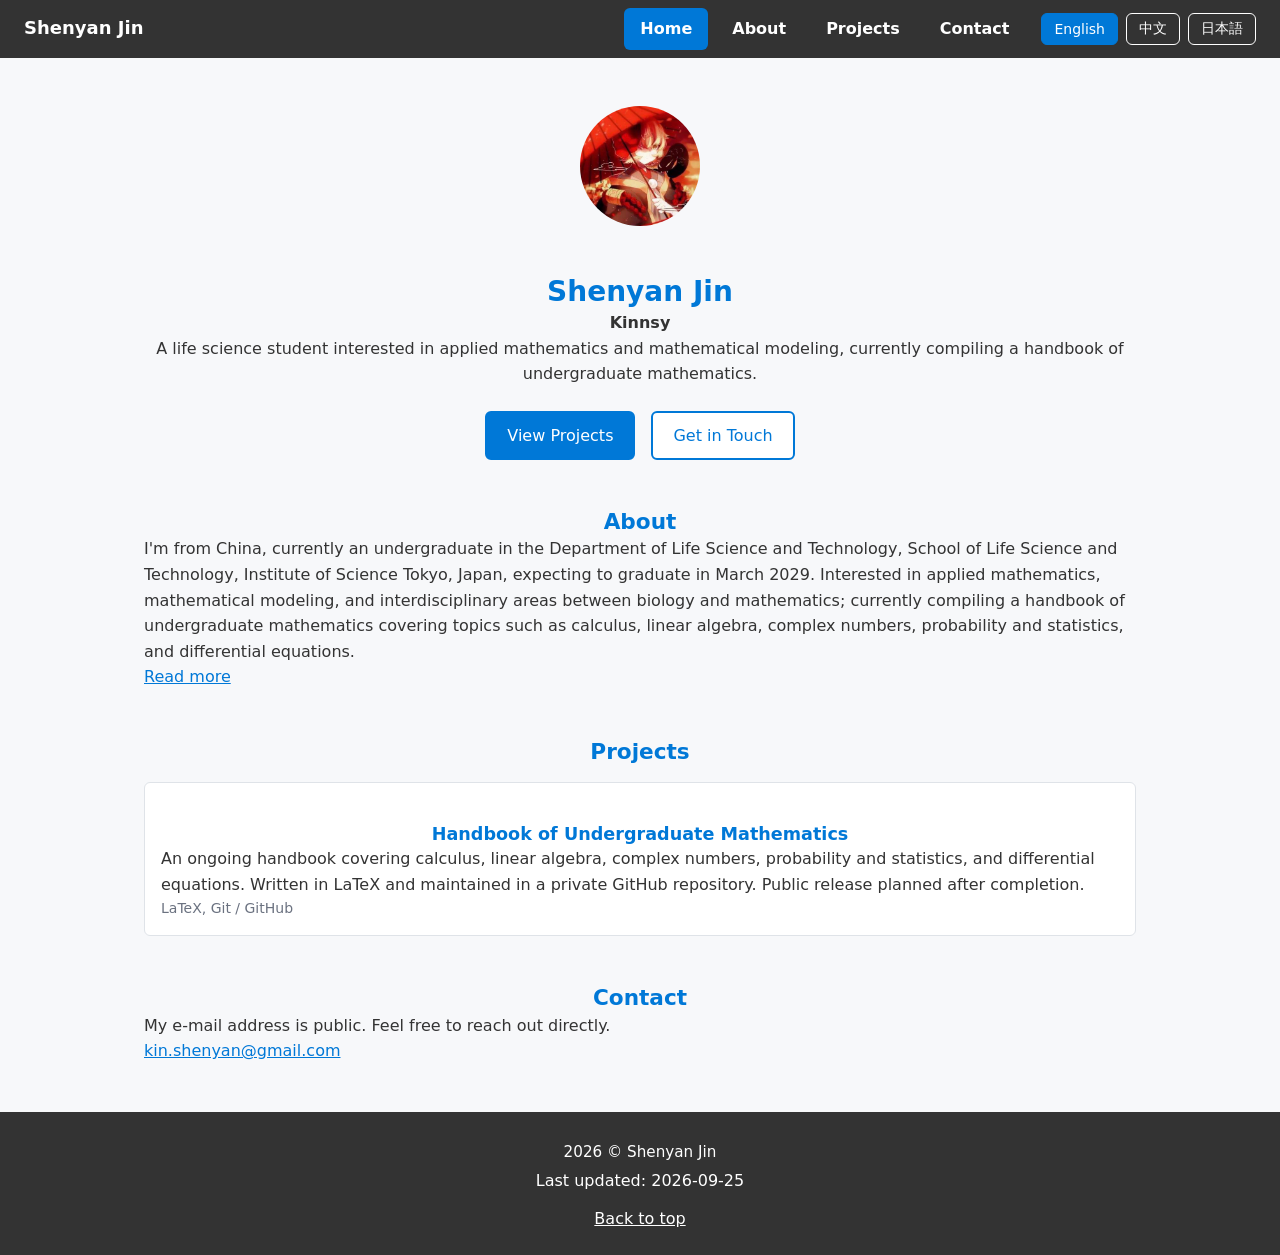
==== commit 7754cbc5: "Fill in site content: real bio/skills/timeline/project/links, avatar, English no-JS fallbacks, updat" ====
--- a/index.html
+++ b/index.html
@@ -5,12 +5,13 @@
         <meta charset="UTF-8">
         <meta name="viewport" content="width=device-width, initial-scale=1">
 
-        <!-- [EDIT] Browser tab title. i18n key: meta.home.title -->
-        <title data-i18n="meta.home.title">Home | Your Name</title>
+        <!-- The text in <title> and in content="" below is the no-JS fallback, so it
+             holds the English version. i18n keys: meta.home.title /
+             meta.home.description -->
+        <title data-i18n="meta.home.title">Home | Shenyan Jin</title>
 
-        <!-- [EDIT] Search-result description, roughly 120-160 characters.
-             i18n key: meta.home.description -->
-        <meta name="description" content="Your personal homepage. Replace this description."
+        <meta name="description"
+              content="Shenyan Jin — undergraduate at Institute of Science Tokyo. Applied mathematics, mathematical modeling, and biology–mathematics intersections."
               data-i18n-content="meta.home.description">
 
         <link rel="icon" href="./assets/img/favicon.ico" type="image/x-icon">
@@ -18,9 +19,9 @@
         <link rel="stylesheet" href="./assets/css/reset.css">
         <link rel="stylesheet" href="./assets/css/style.css">
 
-        <!-- [TBD] Known limitation: all three languages share one URL, so these
-             hreflang links do not yet provide real multi-language SEO. Splitting
-             into /zh/ and /ja/ paths is a separate, later decision. -->
+        <!-- [SYNC] Language alternates - keep identical on every page, except that
+             the path matches the current page. [TBD] See README.md for why these
+             hreflang links do not yet give real multi-language SEO. -->
         <link rel="alternate" hreflang="zh" href="./index.html?lang=zh">
         <link rel="alternate" hreflang="ja" href="./index.html?lang=ja">
         <link rel="alternate" hreflang="x-default" href="./index.html">
@@ -32,46 +33,33 @@
     <body id="top">
 
         <!-- [EDIT MAP] ==================================================================
-             Everything on this page that still needs your input.
-             The status words below are deliberately written WITHOUT brackets, so that
-               Select-String -Path index.html -Pattern '\[EDIT\]'
-             only finds the real field markers further down this file.
+             Nothing on this page still needs input. The content is filled in.
 
-               key                       what it is                status
-               ------------------------- ------------------------- --------------
-               meta.home.title           browser tab title         EDIT, I18N
-               meta.home.description     search result summary     EDIT, I18N
-               site.brand                name / handle in header   EDIT, I18N
-               hero.name                 main heading              EDIT, I18N
-               hero.nickname             nickname line             EDIT, I18N
-               hero.tagline              one-line tagline          EDIT, I18N
-               hero.intro                short intro paragraph     EDIT, I18N
-               hero.ctaProjects          button label              EDIT, I18N
-               hero.ctaContact           button label              EDIT, I18N
-               about.more                "read more" link label    EDIT, I18N
-               contact email             mailto link value         EDIT
-               avatar image              see the [EDIT] note below TODO
-               footer copyright name     reuses site.brand         EDIT, I18N
+             To change any text, edit the value in locales/en.json, zh.json or ja.json -
+             not here. The English text inside the elements below is only the no-JS
+             fallback, so keep it in sync with locales/en.json when you change a value.
 
-             Markers used in this file:
+             If you add a NEW field, mark it [EDIT] here and in the body, then run
+               Select-String -Path *.html -Pattern '\[EDIT\]'
+             to list everything still outstanding.
+
+             Markers used across the site:
                [EDIT]   you must fill this in (the current value is a fake placeholder)
                [TODO]   structure is ready, content comes later
                [TBD]    intentionally undecided
                [I18N]   must also exist in locales/en.json, zh.json and ja.json
-               [SYNC]   must stay identical on all 4 pages
+               [SYNC]   keep identical on every page
                [STRUCT] layout code - do not edit
              ============================================================================ -->
 
-        <!-- [SYNC] Skip link: identical on all 4 pages. -->
+        <!-- [SYNC] Skip link - keep identical on every page. -->
         <a class="skip-link" href="#main" data-i18n="common.skipLink">Skip to content</a>
 
-        <!-- [SYNC] Header shell: must stay identical on all 4 pages.
-             [EDIT] Only the aria-current attribute moves between pages.
-             If you change this block, change it in index.html, about.html,
-             projects.html and contact.html as well. -->
+        <!-- [SYNC] Header shell - keep identical on every page.
+             [EDIT] Only the aria-current attribute moves between pages. -->
         <header>
             <!-- [EDIT] Site brand / display name. i18n key: site.brand -->
-            <p class="brand" data-i18n="site.brand">Your Name</p>
+            <p class="brand" data-i18n="site.brand">Shenyan Jin</p>
 
             <nav aria-label="Main navigation" data-i18n-aria-label="nav.mainLabel">
                 <ul>
@@ -82,7 +70,7 @@
                     <li><a href="./contact.html" data-i18n="nav.contact">Contact</a></li>
                 </ul>
 
-                <!-- [SYNC] Language switcher: identical on all 4 pages.
+                <!-- [SYNC] Language switcher - keep identical on every page.
                      i18n.js marks the active button with aria-current="true", and
                      style.css turns that into the highlighted state. -->
                 <div class="lang-switcher" role="group" aria-label="Language"
@@ -99,24 +87,16 @@
                  removed on its own; they do not depend on each other. -->
 
             <section id="hero">
-                <!-- [EDIT] Avatar. This neutral circle is a placeholder. To use a real
-                     image, delete the <div> below and uncomment the <img>. Its alt
-                     text comes from the locale files (hero.avatarAlt):
-                       <img class="avatar" src="./assets/img/your-avatar.png"
-                            alt="Avatar of Your Name" width="120" height="120"
-                            data-i18n-alt="hero.avatarAlt">
-                     The alt="" above is only the no-JS fallback, so leave it in
-                     English. -->
-                <div class="avatar" aria-hidden="true"></div>
+                <!-- Alt text comes from hero.avatarAlt. The alt="" below is the no-JS
+                     fallback, so it stays in English. -->
+                <img class="avatar" src="./assets/img/avatar.jpg" alt="Portrait of Shenyan Jin"
+                     width="120" height="120" data-i18n-alt="hero.avatarAlt">
 
-                <!-- [EDIT] Display name. i18n key: hero.name -->
-                <h1 data-i18n="hero.name">Your Name</h1>
+                <h1 data-i18n="hero.name">Shenyan Jin</h1>
 
-                <!-- [EDIT] Nickname. i18n key: hero.nickname -->
-                <p class="nickname" data-i18n="hero.nickname">Your Nickname</p>
+                <p class="nickname" data-i18n="hero.nickname">Kinnsy</p>
 
-                <!-- [EDIT] Tagline, one short line. i18n key: hero.tagline -->
-                <p class="tagline" data-i18n="hero.tagline">Your tagline here</p>
+                <p class="tagline" data-i18n="hero.tagline">A life science student interested in applied mathematics and mathematical modeling, currently compiling a handbook of undergraduate mathematics.</p>
 
                 <!-- [SYNC] In-page link to the projects section further down. -->
                 <div class="cta-row">
@@ -129,31 +109,29 @@
             <section id="about-brief">
                 <h2 data-i18n="about.heading">About</h2>
 
-                <!-- [EDIT] One short paragraph only. i18n key: hero.intro -->
-                <p data-i18n="hero.intro">One short paragraph introducing yourself.</p>
+                <p data-i18n="hero.intro">I'm from China, currently an undergraduate in the Department of Life Science and Technology, School of Life Science and Technology, Institute of Science Tokyo, Japan, expecting to graduate in March 2029. Interested in applied mathematics, mathematical modeling, and interdisciplinary areas between biology and mathematics; currently compiling a handbook of undergraduate mathematics covering topics such as calculus, linear algebra, complex numbers, probability and statistics, and differential equations.</p>
 
-                <!-- [EDIT] Link label. i18n key: about.more -->
                 <p><a class="text-link" href="./about.html" data-i18n="about.more">Read more</a></p>
             </section>
 
-            <!-- [STRUCT] Featured projects. Structure only - there are no real
-                 items yet, so the empty state below is what a visitor sees. -->
+            <!-- [STRUCT] Featured projects. One entry so far. To add another, copy the
+                 <article class="project-card"> block, give it its own keys
+                 (projects.item2.*) and add those keys to all three locale files. -->
             <section id="projects-featured">
                 <h2 data-i18n="projects.heading">Projects</h2>
 
-                <!-- [TODO] Friendly empty state. Delete it once you have real items. -->
-                <p class="empty-state" data-i18n="projects.empty">Portfolio coming soon.</p>
+                <div class="project-grid">
+                    <article class="project-card">
+                        <h3 data-i18n="projects.item1.title">Handbook of Undergraduate Mathematics</h3>
+                        <p data-i18n="projects.item1.desc">An ongoing handbook covering calculus, linear algebra, complex numbers, probability and statistics, and differential equations. Written in LaTeX and maintained in a private GitHub repository. Public release planned after completion.</p>
+                        <p class="project-tech" data-i18n="projects.item1.tech">LaTeX, Git / GitHub</p>
+                    </article>
+                </div>
 
-                <!-- [TODO] Project card template. Copy this whole block once per
-                     project, uncomment it, and replace every placeholder value.
-                     The matching i18n keys (projects.item1.*) already exist in
-                     locales/en.json, zh.json and ja.json.
-                <article class="project-card">
-                    <h3 data-i18n="projects.item1.title">Project One</h3>
-                    <p data-i18n="projects.item1.desc">Short description of the project.</p>
-                    <p class="project-tech" data-i18n="projects.item1.tech">Tech stack: TBD</p>
-                    <a class="text-link" href="https://example.com" data-i18n="projects.item1.link">View project</a>
-                </article>
+                <!-- [TODO] There is no public link yet because the repository is private.
+                     When you publish it, add a link and the projects.item1.link key:
+                    <p><a class="text-link" href="https://github.com/ikinnsy/REPO"
+                          data-i18n="projects.item1.link">View project</a></p>
                 -->
             </section>
 
@@ -161,29 +139,23 @@
             <section id="contact-cta">
                 <h2 data-i18n="contact.heading">Contact</h2>
 
-                <!-- [EDIT] i18n key: contact.emailNote -->
-                <p data-i18n="contact.emailNote">My e-mail address is not public yet. The address below is a placeholder.</p>
+                <p data-i18n="contact.emailNote">My e-mail address is public. Feel free to reach out directly.</p>
 
-                <!-- [EDIT] Contact details are NOT public yet, so this is a fake
-                     address. Replace example@email.com with your real address only
-                     when you decide to publish it. [TODO] A working contact form
-                     needs a backend or a third-party service - out of scope. -->
-                <p><a class="text-link" href="mailto:example@email.com">example@email.com</a></p>
+                <p><a class="text-link" href="mailto:kin.shenyan@gmail.com">kin.shenyan@gmail.com</a></p>
             </section>
         </main>
 
-        <!-- [SYNC] Footer shell: must stay identical on all 4 pages. -->
+        <!-- [SYNC] Footer shell - keep identical on every page. -->
         <footer>
             <!-- [SYNC] The year is filled in by main.js. "2026" is the no-JS fallback. -->
             <p class="copyright">
                 <span data-year>2026</span> &copy;
-                <!-- [EDIT] Your name or handle. Reuses the site.brand key. -->
-                <span data-i18n="site.brand">Your Name</span>
+                <span data-i18n="site.brand">Shenyan Jin</span>
             </p>
 
-            <!-- [TODO] Optional: uncomment this line if you want a "last updated" note.
-            <p data-i18n="footer.updated">Last updated: TBD</p>
-            -->
+            <!-- [TODO] The date is not generated automatically. Update footer.updated in
+                 locales/en.json, zh.json and ja.json when you change the site. -->
+            <p data-i18n="footer.updated">Last updated: 2026-09-25</p>
 
             <a class="back-to-top" href="#top" data-i18n="footer.backToTop">Back to top</a>
         </footer>
--- a/assets/css/style.css
+++ b/assets/css/style.css
@@ -220,9 +220,9 @@
   width: 120px;
   height: 120px;
   margin: 0 auto var(--space-md);
-  border: 2px dashed #9aa5b1; /* [TBD] placeholder look - swap in your image */
   border-radius: 50%;
-  background-color: var(--color-border);
+  /* object-fit keeps the photo from being stretched inside the circle */
+  object-fit: cover;
 }
 
 .nickname,
@@ -322,6 +322,29 @@
   margin-top: var(--space-md);
 }
 
+/* Skills: label + value pairs filled from about.skills.*.
+   Rendered as a <dl> so the label/value relationship is in the markup. */
+.skills-list {
+  margin-top: var(--space-md);
+}
+
+.skill {
+  display: flex;
+  flex-wrap: wrap;
+  gap: var(--space-xs) var(--space-sm);
+  padding: var(--space-sm) 0;
+  border-bottom: 1px solid var(--color-border);
+}
+
+.skill dt {
+  min-width: 12rem;
+  font-weight: bold;
+}
+
+.skill dd {
+  flex: 1;
+}
+
 /* ==========================================================================
    10. Empty states
    Shown on purpose while a section has no real content yet, so a page reads as
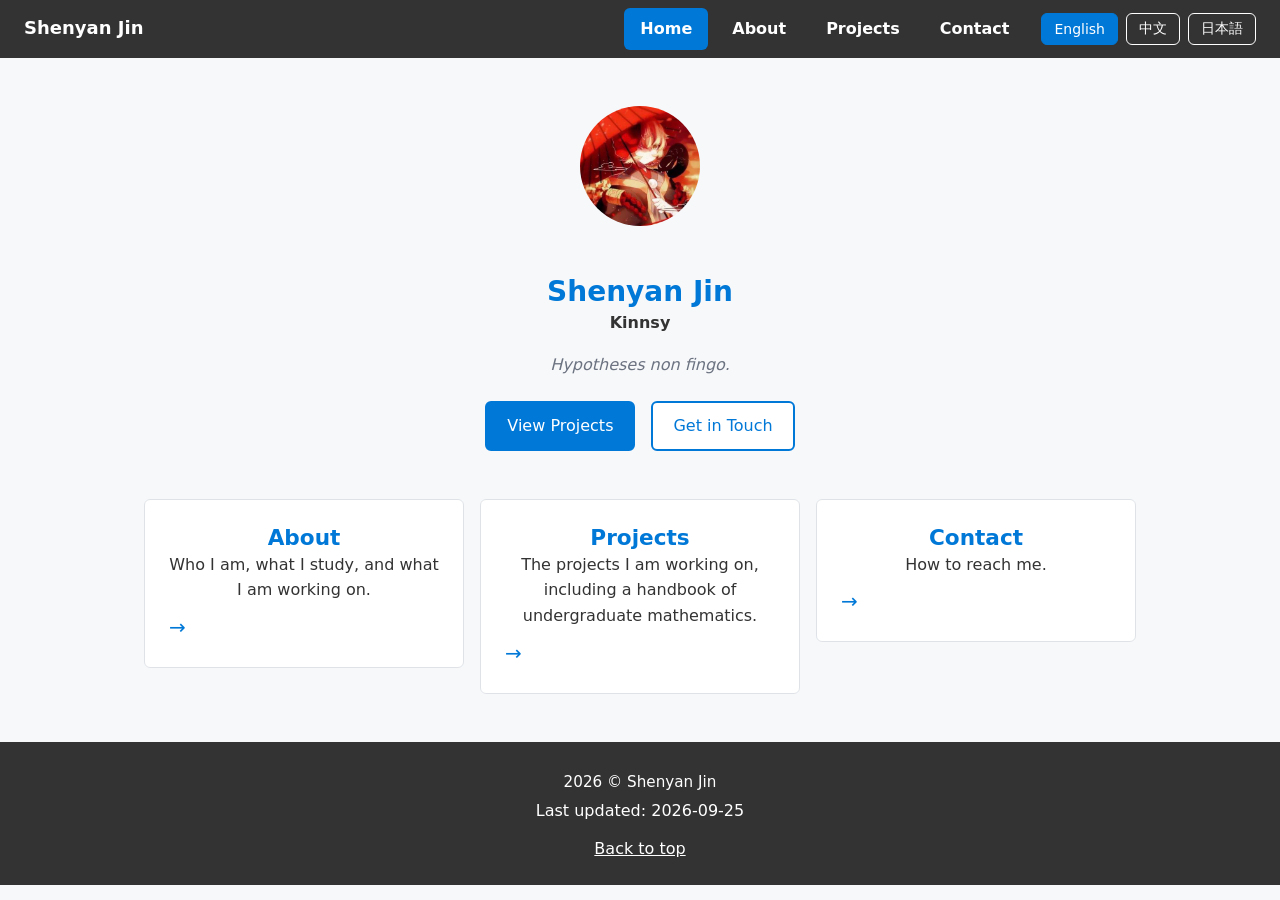
==== commit c76e42cf: "Home page becomes a landing page: rotating motto, link cards; move intro into about.html and merge w" ====
--- a/index.html
+++ b/index.html
@@ -31,6 +31,12 @@
     </head>
 
     <body id="top">
+
+        <!-- [STRUCT] Cursor glow: styled in section 14 of style.css, driven by
+             initCursorGlow() in main.js. aria-hidden + pointer-events:none, so it is
+             purely decorative. Only this landing page has it; add the same element
+             to another page if you want the effect there too. -->
+        <div class="cursor-glow" aria-hidden="true"></div>
 
         <!-- [EDIT MAP] ==================================================================
              Nothing on this page still needs input. The content is filled in.
@@ -82,9 +88,9 @@
             </nav>
         </header>
         <main id="main">
-            <!-- [STRUCT] Home page order: hero -> about brief -> featured projects
-                 -> contact call to action. Each section can be reordered or
-                 removed on its own; they do not depend on each other. -->
+            <!-- [STRUCT] Landing page: identity + a rotating motto + three links.
+                 All substantive content lives on about.html, projects.html and
+                 contact.html; this page only points at them. -->
 
             <section id="hero">
                 <!-- Alt text comes from hero.avatarAlt. The alt="" below is the no-JS
@@ -96,52 +102,44 @@
 
                 <p class="nickname" data-i18n="hero.nickname">Kinnsy</p>
 
-                <p class="tagline" data-i18n="hero.tagline">A life science student interested in applied mathematics and mathematical modeling, currently compiling a handbook of undergraduate mathematics.</p>
+                <!-- home.mottos is an ARRAY in the locale files, so i18n.js shows one
+                     random entry on every page load. The text here is just the no-JS
+                     fallback. -->
+                <p class="motto" data-i18n="home.mottos">Because it is there.</p>
 
-                <!-- [SYNC] In-page link to the projects section further down. -->
+                <!-- Both buttons are real links to subpages. -->
                 <div class="cta-row">
-                    <a class="btn" href="#projects-featured" data-i18n="hero.ctaProjects">View Projects</a>
+                    <a class="btn" href="./projects.html" data-i18n="hero.ctaProjects">View Projects</a>
                     <a class="btn btn-secondary" href="./contact.html" data-i18n="hero.ctaContact">Get in Touch</a>
                 </div>
             </section>
 
-            <!-- [STRUCT] Short introduction. The full biography lives on about.html. -->
-            <section id="about-brief">
-                <h2 data-i18n="about.heading">About</h2>
-
-                <p data-i18n="hero.intro">I'm from China, currently an undergraduate in the Department of Life Science and Technology, School of Life Science and Technology, Institute of Science Tokyo, Japan, expecting to graduate in March 2029. Interested in applied mathematics, mathematical modeling, and interdisciplinary areas between biology and mathematics; currently compiling a handbook of undergraduate mathematics covering topics such as calculus, linear algebra, complex numbers, probability and statistics, and differential equations.</p>
-
-                <p><a class="text-link" href="./about.html" data-i18n="about.more">Read more</a></p>
-            </section>
-
-            <!-- [STRUCT] Featured projects. One entry so far. To add another, copy the
-                 <article class="project-card"> block, give it its own keys
-                 (projects.item2.*) and add those keys to all three locale files. -->
-            <section id="projects-featured">
-                <h2 data-i18n="projects.heading">Projects</h2>
-
-                <div class="project-grid">
-                    <article class="project-card">
-                        <h3 data-i18n="projects.item1.title">Handbook of Undergraduate Mathematics</h3>
-                        <p data-i18n="projects.item1.desc">An ongoing handbook covering calculus, linear algebra, complex numbers, probability and statistics, and differential equations. Written in LaTeX and maintained in a private GitHub repository. Public release planned after completion.</p>
-                        <p class="project-tech" data-i18n="projects.item1.tech">LaTeX, Git / GitHub</p>
-                    </article>
-                </div>
-
-                <!-- [TODO] There is no public link yet because the repository is private.
-                     When you publish it, add a link and the projects.item1.link key:
-                    <p><a class="text-link" href="https://github.com/ikinnsy/REPO"
-                          data-i18n="projects.item1.link">View project</a></p>
-                -->
-            </section>
-
-            <!-- [STRUCT] Contact call to action. Full details live on contact.html. -->
-            <section id="contact-cta">
-                <h2 data-i18n="contact.heading">Contact</h2>
-
-                <p data-i18n="contact.emailNote">My e-mail address is public. Feel free to reach out directly.</p>
-
-                <p><a class="text-link" href="mailto:kin.shenyan@gmail.com">kin.shenyan@gmail.com</a></p>
+            <!-- [STRUCT] The only content on this page: one card per subpage. A card is
+                 a single <a>, so the whole card is clickable and keyboard focusable.
+                 The arrow is drawn by .nav-card::after in style.css - no markup, no
+                 translation. Card headings reuse about.heading / projects.heading /
+                 contact.heading, so the wording matches each target page's own <h1>. -->
+            <section id="explore">
+                <ul class="nav-cards">
+                    <li>
+                        <a class="nav-card" href="./about.html">
+                            <h2 data-i18n="about.heading">About</h2>
+                            <p data-i18n="home.cardAbout">Who I am, what I study, and what I am working on.</p>
+                        </a>
+                    </li>
+                    <li>
+                        <a class="nav-card" href="./projects.html">
+                            <h2 data-i18n="projects.heading">Projects</h2>
+                            <p data-i18n="home.cardProjects">The projects I am working on, including a handbook of undergraduate mathematics.</p>
+                        </a>
+                    </li>
+                    <li>
+                        <a class="nav-card" href="./contact.html">
+                            <h2 data-i18n="contact.heading">Contact</h2>
+                            <p data-i18n="home.cardContact">How to reach me.</p>
+                        </a>
+                    </li>
+                </ul>
             </section>
         </main>
 
--- a/assets/css/style.css
+++ b/assets/css/style.css
@@ -3,9 +3,9 @@
 encoding = utf-8
 description = 网站主样式表
 
-Layout, mobile first. Every rule in this file is used by index.html,
-about.html, projects.html or contact.html - the dead rules from the old
-login form and the .btn-center test button were removed in Phase 4.
+Layout, mobile first. Every rule in this file is used by one of the five pages
+(index, about, projects, contact, 404). The dead rules from the old login form,
+the .btn-center test button and the removed empty states are gone.
 */
 
 /* ==========================================================================
@@ -47,6 +47,11 @@
      target heading does not hide underneath the header. Adjust after looking
      at the page; overshooting leaves a small gap, which is harmless. */
   --header-offset: 150px;
+
+  /* [TBD] Home page cursor glow. Opacity is deliberately capped at 0.2 so the
+     blob stays decorative; see section 14 for why it can never sit over text. */
+  --glow-size: 340px;
+  --glow-opacity: 0.18;
 }
 
 /* ==========================================================================
@@ -205,6 +210,10 @@
   max-width: var(--content-width);
   margin: 0 auto;
   padding: var(--space-lg) var(--space-md) var(--space-xl);
+  /* z-index 1 lifts the content above .cursor-glow (section 14), so the glow is
+     painted underneath it and can never reduce text contrast. */
+  position: relative;
+  z-index: 1;
 }
 
 /* Anchor links land below the sticky header instead of underneath it. */
@@ -226,12 +235,19 @@
 }
 
 .nickname,
-.tagline {
+.motto {
   text-align: center;
 }
 
 .nickname {
   font-weight: bold;
+}
+
+/* The rotating motto in the hero: a pull-quote rather than body copy. */
+.motto {
+  margin-top: var(--space-md);
+  color: var(--color-text-muted);
+  font-style: italic;
 }
 
 .cta-row {
@@ -279,9 +295,9 @@
 }
 
 /* ==========================================================================
-   9. Content blocks used by the commented-out templates
-   [TODO] None of these are rendered yet. They are styled now so that
-   uncommenting a template in the HTML works without touching the CSS.
+   9. Content blocks
+   Project cards, timeline entries, skills and social links, as rendered by
+   projects.html, about.html and contact.html.
    ========================================================================== */
 .project-grid {
   display: grid;
@@ -346,25 +362,67 @@
 }
 
 /* ==========================================================================
-   10. Empty states
-   Shown on purpose while a section has no real content yet, so a page reads as
-   "not finished" rather than as "broken".
-   ========================================================================== */
-.empty-state {
-  color: var(--color-text-muted);
-  font-style: italic;
+   10. Home navigation cards
+   The three cards on index.html. Each card is one <a>, so the whole card is
+   clickable and keyboard focusable. The arrow is drawn with ::after so it needs
+   no extra markup and no translation.
+   ========================================================================== */
+.nav-cards {
+  display: grid;
+  grid-template-columns: 1fr;
+  gap: var(--space-md);
+  margin-top: var(--space-xl);
+  padding: 0;
+}
+
+.nav-card {
+  display: block;
+  padding: var(--space-lg);
+  border: 1px solid var(--color-border);
+  border-radius: var(--radius);
+  background-color: var(--color-surface);
+  color: var(--color-text);
+  text-decoration: none;
+  transition: border-color 0.3s, background-color 0.3s;
+}
+
+/* Without this the global "p { text-align: left }" in section 2 would leave the
+   card text left-aligned while its heading stayed centred. */
+.nav-card h2,
+.nav-card p {
   text-align: center;
 }
 
+.nav-card h2 {
+  margin-top: 0;
+}
+
+.nav-card::after {
+  display: block;
+  margin-top: var(--space-sm);
+  color: var(--color-accent);
+  font-size: 1.25rem;
+  content: "\2192"; /* right arrow */
+}
+
+.nav-card:hover,
+.nav-card:focus-visible {
+  border-color: var(--color-accent);
+  background-color: var(--color-accent-soft);
+}
+
 /* ==========================================================================
    11. Footer
-   [SYNC] Must stay in step with the identical footer markup on all 4 pages.
+   [SYNC] Must stay in step with the identical footer markup on every page.
    ========================================================================== */
 footer {
   padding: var(--space-lg) var(--space-md);
   background-color: var(--color-bar-bg);
   color: var(--color-bar-text);
   text-align: center;
+  /* Same reason as main: keep the footer above .cursor-glow. */
+  position: relative;
+  z-index: 1;
 }
 
 footer p {
@@ -436,6 +494,10 @@
   .project-grid {
     grid-template-columns: repeat(auto-fit, minmax(240px, 1fr));
   }
+
+  .nav-cards {
+    grid-template-columns: repeat(3, 1fr);
+  }
 }
 
 @media (min-width: 1280px) {
@@ -443,3 +505,40 @@
     --content-width: 1040px;
   }
 }
+
+/* ==========================================================================
+   14. Cursor glow  [TBD]
+   A soft blob that trails the pointer on index.html. It sits at z-index 0 while
+   main and footer are lifted to z-index 1 (sections 6 and 11), so the glow is
+   always painted underneath the content and can never reduce text contrast.
+
+   It starts at opacity 0 and fades in on the first pointer move, so a touch
+   device never shows it parked in the top-left corner.
+   ========================================================================== */
+.cursor-glow {
+  position: fixed;
+  top: 0;
+  left: 0;
+  width: var(--glow-size);
+  height: var(--glow-size);
+  /* offset by half its size, so translate3d() can aim straight at the pointer */
+  margin: calc(var(--glow-size) / -2) 0 0 calc(var(--glow-size) / -2);
+  border-radius: 50%;
+  background: radial-gradient(circle, var(--color-accent) 0%, transparent 68%);
+  opacity: 0;
+  pointer-events: none;
+  z-index: 0;
+  transition: opacity 0.4s ease;
+}
+
+.cursor-glow.is-active {
+  opacity: var(--glow-opacity);
+}
+
+/* Honour the motion preference: no trailing animation at all. main.js also skips
+   wiring the effect up when this query matches, so this is belt and braces. */
+@media (prefers-reduced-motion: reduce) {
+  .cursor-glow {
+    display: none;
+  }
+}
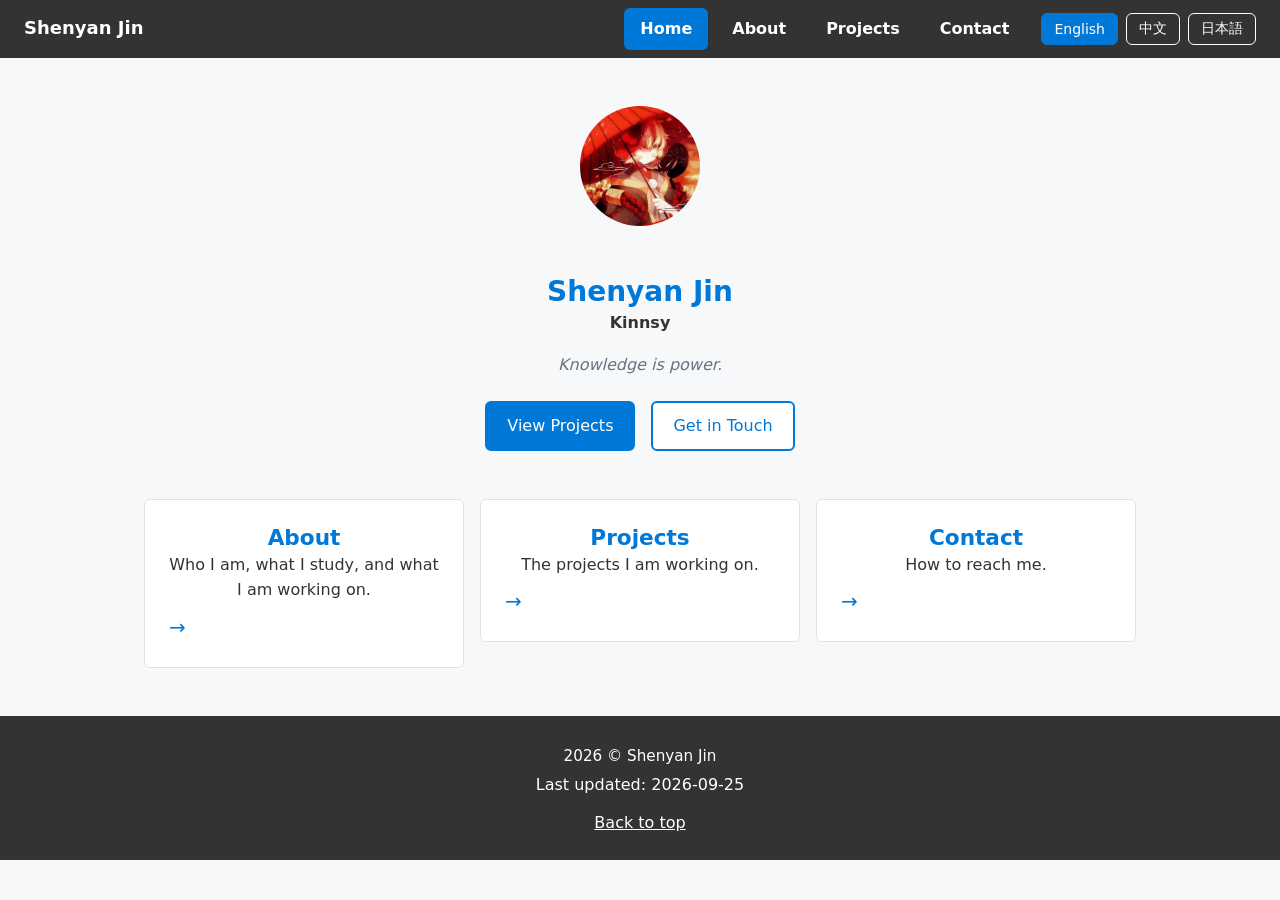
==== commit 670a06e4: "Shrink cursor glow to 220px, add portrait to about.html, trim projects card description" ====
--- a/index.html
+++ b/index.html
@@ -130,7 +130,7 @@
                     <li>
                         <a class="nav-card" href="./projects.html">
                             <h2 data-i18n="projects.heading">Projects</h2>
-                            <p data-i18n="home.cardProjects">The projects I am working on, including a handbook of undergraduate mathematics.</p>
+                            <p data-i18n="home.cardProjects">The projects I am working on.</p>
                         </a>
                     </li>
                     <li>
--- a/assets/css/style.css
+++ b/assets/css/style.css
@@ -50,7 +50,7 @@
 
   /* [TBD] Home page cursor glow. Opacity is deliberately capped at 0.2 so the
      blob stays decorative; see section 14 for why it can never sit over text. */
-  --glow-size: 340px;
+  --glow-size: 220px;
   --glow-opacity: 0.18;
 }
 
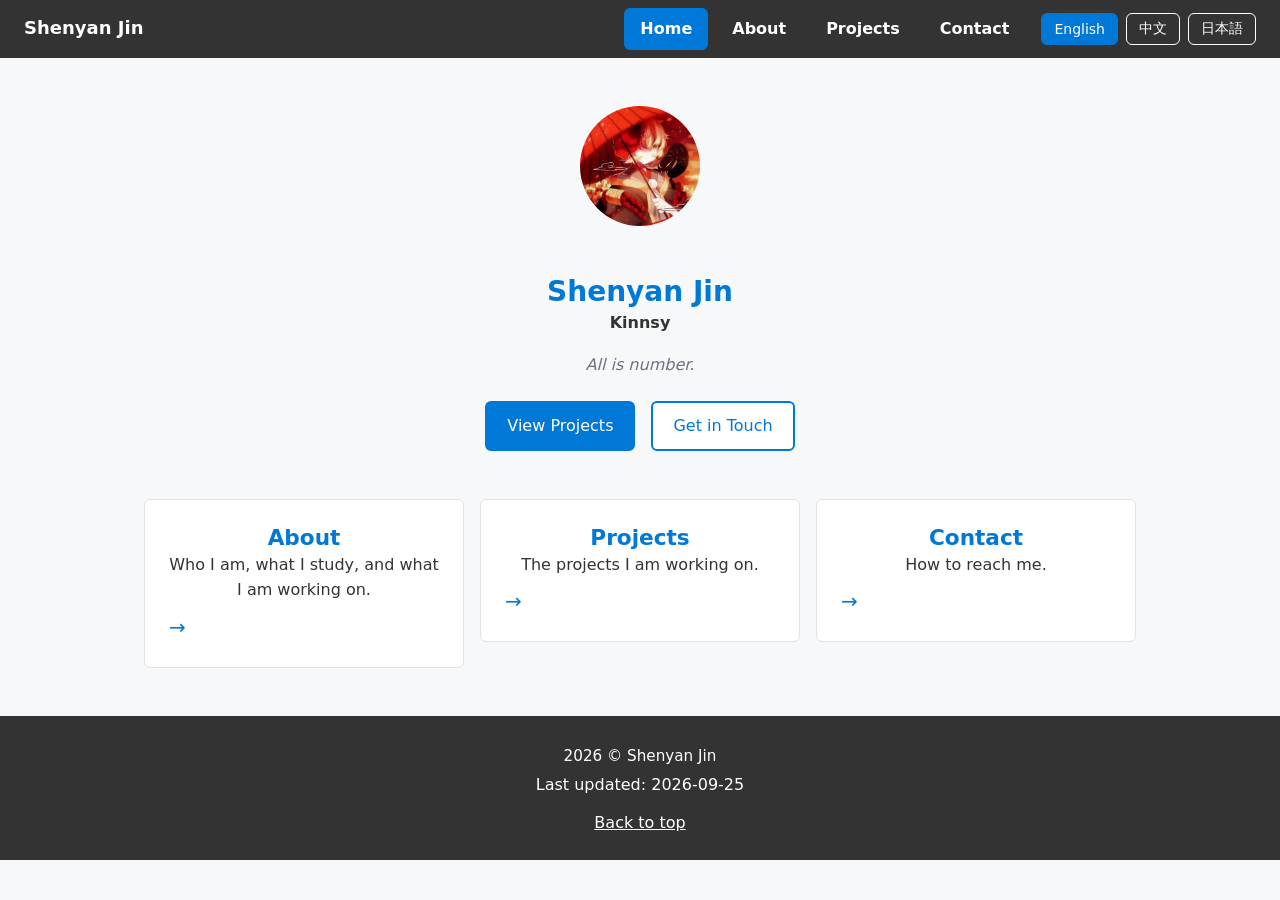
==== commit 9ec7e333: "chore: fix stale comments so [EDIT] markers match real outstanding work" ====
--- a/index.html
+++ b/index.html
@@ -64,7 +64,7 @@
         <!-- [SYNC] Header shell - keep identical on every page.
              [EDIT] Only the aria-current attribute moves between pages. -->
         <header>
-            <!-- [EDIT] Site brand / display name. i18n key: site.brand -->
+            <!-- Site brand / display name. i18n key: site.brand -->
             <p class="brand" data-i18n="site.brand">Shenyan Jin</p>
 
             <nav aria-label="Main navigation" data-i18n-aria-label="nav.mainLabel">
--- a/assets/css/style.css
+++ b/assets/css/style.css
@@ -99,7 +99,7 @@
   text-align: left;
 }
 
-/* [TBD] The old file carried a global "input { border: 2px solid ... }" rule
+/* [STRUCT] The old file carried a global "input { border: 2px solid ... }" rule
    from the removed login form. Style inputs when you actually add one. */
 
 /* ==========================================================================
@@ -179,8 +179,7 @@
   border-color: var(--color-accent);
 }
 
-/* [TODO] Not in use yet - i18n.js starts marking the active language button in
-   a later phase. */
+/* The active language button is marked by markActiveLanguageButton() in i18n.js. */
 .lang-switcher button[aria-current="true"] {
   background-color: var(--color-accent);
   border-color: var(--color-accent);
